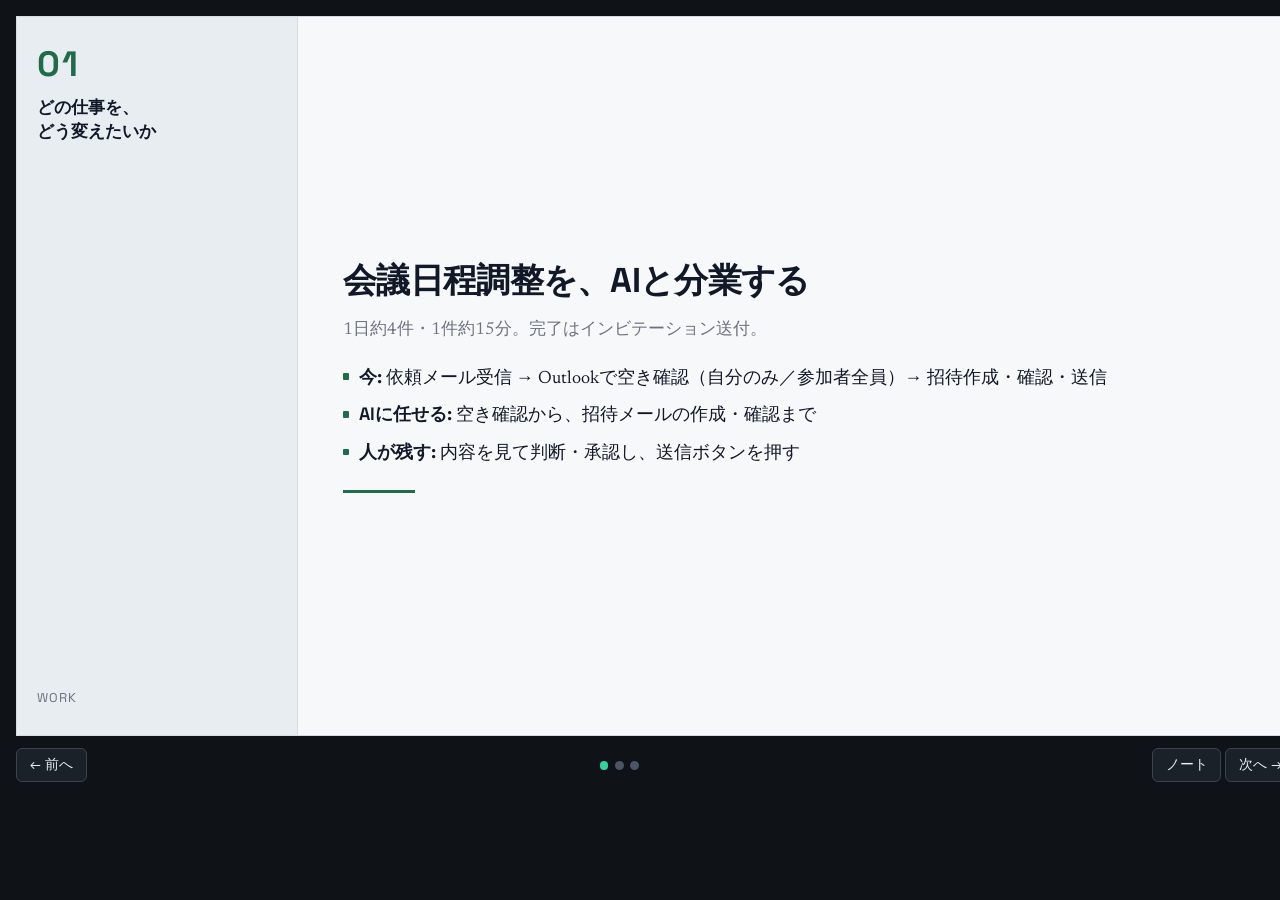
==== 2026年11月/月次課題/slides/index.html @ 6da7a3fa "Add unified HTML slide theme for slide-3pack Lock Signal Numbers plus question-rail design into the " ====
<!DOCTYPE html>
<html lang="ja">
<head>
  <meta charset="UTF-8" />
  <meta name="viewport" content="width=device-width, initial-scale=1" />
  <title>会議日程調整 — AI自動化とトークン対効果</title>
  <link rel="preconnect" href="https://fonts.googleapis.com" />
  <link rel="preconnect" href="https://fonts.gstatic.com" crossorigin />
  <link href="https://fonts.googleapis.com/css2?family=Newsreader:opsz,wght@6..72,400;6..72,600&family=Space+Grotesk:wght@500;600;700&display=swap" rel="stylesheet" />
  <link rel="stylesheet" href="theme.css" />
</head>
<body>
  <main class="deck" aria-live="polite">
    <section class="slide is-active" data-slide="1" aria-label="スライド1">
      <aside class="rail">
        <div class="rail-num">01</div>
        <div class="rail-question">どの仕事を、<br />どう変えたいか</div>
        <div class="rail-meta">Work</div>
      </aside>
      <div class="main">
        <h1 class="title">会議日程調整を、AIと分業する</h1>
        <p class="lead">1日約4件・1件約15分。完了はインビテーション送付。</p>
        <ul class="points">
          <li><strong>今:</strong> 依頼メール受信 → Outlookで空き確認（自分のみ／参加者全員）→ 招待作成・確認・送信</li>
          <li><strong>AIに任せる:</strong> 空き確認から、招待メールの作成・確認まで</li>
          <li><strong>人が残す:</strong> 内容を見て判断・承認し、送信ボタンを押す</li>
        </ul>
        <div class="accent-bar" aria-hidden="true"></div>
      </div>
    </section>

    <section class="slide" data-slide="2" aria-label="スライド2">
      <aside class="rail">
        <div class="rail-num">02</div>
        <div class="rail-question">どれくらい<br />良くなりそうか</div>
        <div class="rail-meta">Effect</div>
      </aside>
      <div class="main">
        <div class="signal">¥48,000</div>
        <h1 class="title">月16時間空く。効果は約4.8万円</h1>
        <p class="formula">80件/月 × 12分短縮 ＝ 16時間/月 × ¥3,000 ＝ ¥48,000</p>
        <ul class="points">
          <li><strong>型:</strong> 人の時間が空く（時間創出）</li>
          <li><strong>控えめ:</strong> 1件15分のうち確認3分は人に残す／時給は低めに¥3,000</li>
        </ul>
      </div>
    </section>

    <section class="slide" data-slide="3" aria-label="スライド3">
      <aside class="rail">
        <div class="rail-num">03</div>
        <div class="rail-question">AIにいくらまで<br />使ってよいか</div>
        <div class="rail-meta">Ceiling</div>
      </aside>
      <div class="main">
        <div class="signal">¥10,000</div>
        <h1 class="title">AI費用の上限は、月1万円まで</h1>
        <p class="formula">¥48,000 − ¥38,000 ＝ ¥10,000</p>
        <ul class="points">
          <li><strong>上限:</strong> 毎月のAI費用は ¥10,000 まで（AIに払うお金だけ）</li>
          <li><strong>理由:</strong> 目的は時間創出で金銭回収は二の次／月1万円なら継続・停止を判断しやすい</li>
        </ul>
      </div>
    </section>
  </main>

  <div class="controls">
    <button type="button" data-action="prev">← 前へ</button>
    <div class="dots" role="tablist" aria-label="スライド位置">
      <button type="button" class="is-active" data-goto="1" aria-label="1枚目"></button>
      <button type="button" data-goto="2" aria-label="2枚目"></button>
      <button type="button" data-goto="3" aria-label="3枚目"></button>
    </div>
    <div>
      <button type="button" data-action="notes">ノート</button>
      <button type="button" data-action="next">次へ →</button>
    </div>
  </div>

  <aside class="notes" id="speaker-notes" hidden>
    <span class="notes-label">Speaker notes</span>
    <div data-notes-for="1">自動化したいのは、自分の会議日程調整です。依頼が来たら Outlook で空きを見て、招待を作って送っています。AIには空き確認と招待文の作成まで任せ、最後の送信は人が内容を見て押します。</div>
    <div data-notes-for="2" hidden>効果は時間創出です。月20稼働日×1日4件で80件。今は1件15分、AI後も確認に3分残すので短縮は12分。合計約16時間。時給は月給90万÷（20日×15時間）で約3,000円と控えめに置き、月48,000円です。</div>
    <div data-notes-for="3" hidden>上限は月の効果マイナス手元残しです。48,000円のうち38,000円は手元に残し、AIには月1万円まで。時間を取り戻すことが目的なので回収率は追いません。月1万円なら効いていなければ止めやすい金額です。</div>
  </aside>

  <script>
    (() => {
      const slides = [...document.querySelectorAll(".slide")];
      const dots = [...document.querySelectorAll(".dots button")];
      const notesRoot = document.getElementById("speaker-notes");
      const noteBlocks = [...document.querySelectorAll("[data-notes-for]")];
      let index = 0;
      let notesOpen = false;

      function show(i) {
        index = (i + slides.length) % slides.length;
        slides.forEach((el, n) => el.classList.toggle("is-active", n === index));
        dots.forEach((el, n) => el.classList.toggle("is-active", n === index));
        noteBlocks.forEach((el, n) => {
          el.hidden = n !== index;
        });
      }

      document.querySelector('[data-action="prev"]').addEventListener("click", () => show(index - 1));
      document.querySelector('[data-action="next"]').addEventListener("click", () => show(index + 1));
      document.querySelector('[data-action="notes"]').addEventListener("click", () => {
        notesOpen = !notesOpen;
        notesRoot.hidden = !notesOpen;
        notesRoot.classList.toggle("is-open", notesOpen);
      });
      dots.forEach((btn) => {
        btn.addEventListener("click", () => show(Number(btn.dataset.goto) - 1));
      });
      window.addEventListener("keydown", (e) => {
        if (e.key === "ArrowRight" || e.key === " ") {
          e.preventDefault();
          show(index + 1);
        } else if (e.key === "ArrowLeft") {
          e.preventDefault();
          show(index - 1);
        } else if (e.key === "n" || e.key === "N") {
          notesOpen = !notesOpen;
          notesRoot.hidden = !notesOpen;
          notesRoot.classList.toggle("is-open", notesOpen);
        }
      });
    })();
  </script>
</body>
</html>
---- 2026年11月/月次課題/slides/theme.css ----
:root {
  --bg: #f7f8fa;
  --ink: #111827;
  --muted: #6b7280;
  --accent: #1f6b4a;
  --panel: #e8edf2;
  --line: #d5dce5;
  --rail: #e8edf2;
  --font-display: "Space Grotesk", "Helvetica Neue", sans-serif;
  --font-body: "Newsreader", "Times New Roman", serif;
  --slide-w: min(100vw, calc(100vh * 16 / 9));
  --slide-h: calc(var(--slide-w) * 9 / 16);
}

*,
*::before,
*::after {
  box-sizing: border-box;
}

html,
body {
  margin: 0;
  min-height: 100%;
  background: #0f1318;
  color: var(--ink);
  font-family: var(--font-body);
}

body {
  display: grid;
  place-items: center;
  gap: 0.75rem;
  padding: 1rem;
}

.deck {
  width: var(--slide-w);
  height: var(--slide-h);
  position: relative;
  overflow: hidden;
  background: var(--bg);
  border: 1px solid var(--line);
}

.slide {
  position: absolute;
  inset: 0;
  display: none;
  grid-template-columns: 22% 1fr;
}

.slide.is-active {
  display: grid;
}

.rail {
  background: var(--rail);
  border-right: 1px solid var(--line);
  padding: clamp(1rem, 3.2vh, 2rem) clamp(0.8rem, 1.6vw, 1.4rem);
  display: flex;
  flex-direction: column;
  gap: 0.85rem;
}

.rail-num {
  font-family: var(--font-display);
  font-weight: 700;
  font-size: clamp(1.4rem, 3.2vw, 2.2rem);
  color: var(--accent);
  letter-spacing: 0.04em;
  line-height: 1;
}

.rail-question {
  font-family: var(--font-display);
  font-weight: 600;
  font-size: clamp(0.78rem, 1.35vw, 1.05rem);
  line-height: 1.45;
  color: var(--ink);
}

.rail-meta {
  margin-top: auto;
  font-family: var(--font-display);
  font-size: clamp(0.65rem, 1vw, 0.8rem);
  color: var(--muted);
  letter-spacing: 0.06em;
  text-transform: uppercase;
}

.main {
  padding: clamp(1.1rem, 4vh, 2.4rem) clamp(1.2rem, 4vw, 2.8rem);
  display: flex;
  flex-direction: column;
  justify-content: center;
  gap: clamp(0.7rem, 1.8vh, 1.2rem);
  min-width: 0;
}

.signal {
  font-family: var(--font-display);
  font-weight: 700;
  font-size: clamp(2.4rem, 7.2vw, 5.2rem);
  line-height: 0.95;
  color: var(--accent);
  letter-spacing: -0.03em;
  font-variant-numeric: tabular-nums;
}

.title {
  margin: 0;
  font-family: var(--font-display);
  font-weight: 700;
  font-size: clamp(1.25rem, 2.8vw, 2.15rem);
  line-height: 1.25;
  color: var(--ink);
  letter-spacing: -0.02em;
}

.lead {
  margin: 0;
  color: var(--muted);
  font-size: clamp(0.9rem, 1.35vw, 1.1rem);
  line-height: 1.5;
}

.points {
  list-style: none;
  margin: 0.2rem 0 0;
  padding: 0;
  display: grid;
  gap: 0.55rem;
}

.points li {
  position: relative;
  padding-left: 1rem;
  font-size: clamp(0.92rem, 1.4vw, 1.15rem);
  line-height: 1.45;
}

.points li::before {
  content: "";
  position: absolute;
  left: 0;
  top: 0.55em;
  width: 0.4rem;
  height: 0.4rem;
  border-radius: 1px;
  background: var(--accent);
}

.points strong {
  font-family: var(--font-display);
  font-weight: 650;
}

.formula {
  margin: 0.15rem 0 0;
  padding: 0.75rem 0.9rem;
  background: var(--panel);
  border: 1px solid var(--line);
  font-family: var(--font-display);
  font-size: clamp(0.85rem, 1.35vw, 1.1rem);
  line-height: 1.45;
  font-variant-numeric: tabular-nums;
}

.accent-bar {
  width: 4.5rem;
  height: 3px;
  background: var(--accent);
  margin-top: 0.35rem;
}

.controls {
  width: var(--slide-w);
  display: flex;
  align-items: center;
  justify-content: space-between;
  gap: 0.75rem;
  color: #d7dde5;
  font-family: var(--font-display);
  font-size: 0.85rem;
}

.controls button {
  appearance: none;
  border: 1px solid #3a4450;
  background: #1a2129;
  color: #e8eef4;
  border-radius: 6px;
  padding: 0.45rem 0.8rem;
  font: inherit;
  cursor: pointer;
}

.controls button:hover {
  border-color: #6b8796;
}

.dots {
  display: flex;
  gap: 0.4rem;
}

.dots button {
  width: 0.55rem;
  height: 0.55rem;
  padding: 0;
  border-radius: 999px;
  border: 0;
  background: #4b5563;
}

.dots button.is-active {
  background: #34d399;
}

.notes {
  width: var(--slide-w);
  max-height: 7rem;
  overflow: auto;
  background: #151b22;
  border: 1px solid #2b3440;
  color: #c9d2dc;
  border-radius: 8px;
  padding: 0.8rem 1rem;
  font-family: var(--font-body);
  font-size: 0.92rem;
  line-height: 1.5;
  display: none;
}

.notes.is-open {
  display: block;
}

.notes-label {
  display: block;
  margin-bottom: 0.35rem;
  font-family: var(--font-display);
  font-size: 0.72rem;
  letter-spacing: 0.08em;
  text-transform: uppercase;
  color: #8b97a6;
}

@media (max-width: 720px) {
  body {
    padding: 0.5rem;
  }

  .slide {
    grid-template-columns: 28% 1fr;
  }
}
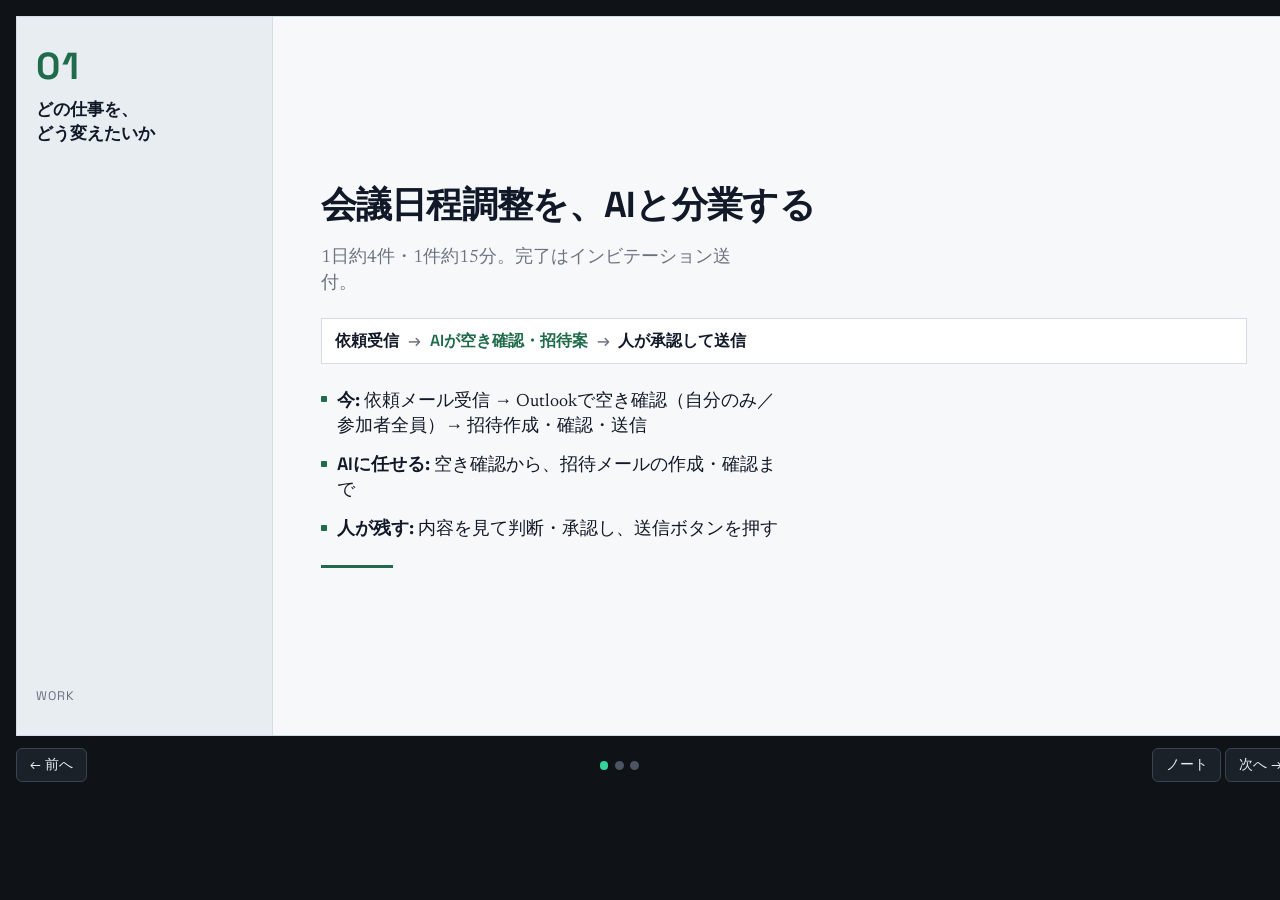
==== commit 7be14cd9: "Polish slide-3pack with minimal B-level clarity Add a one-line flow on slide 1 and tighten spacing, " ====
--- a/2026年11月/月次課題/slides/index.html
+++ b/2026年11月/月次課題/slides/index.html
@@ -7,9 +7,327 @@
   <link rel="preconnect" href="https://fonts.googleapis.com" />
   <link rel="preconnect" href="https://fonts.gstatic.com" crossorigin />
   <link href="https://fonts.googleapis.com/css2?family=Newsreader:opsz,wght@6..72,400;6..72,600&family=Space+Grotesk:wght@500;600;700&display=swap" rel="stylesheet" />
-  <link rel="stylesheet" href="theme.css" />
+  <style>
+:root {
+  --bg: #f7f8fa;
+  --ink: #111827;
+  --muted: #6b7280;
+  --accent: #1f6b4a;
+  --panel: #e8edf2;
+  --line: #d5dce5;
+  --rail: #e8edf2;
+  --font-display: "Space Grotesk", "Helvetica Neue", sans-serif;
+  --font-body: "Newsreader", "Times New Roman", serif;
+  --slide-w: min(100vw, calc(100vh * 16 / 9));
+  --slide-h: calc(var(--slide-w) * 9 / 16);
+}
+
+*,
+*::before,
+*::after {
+  box-sizing: border-box;
+}
+
+html {
+  color-scheme: light;
+}
+
+html,
+body {
+  margin: 0;
+  min-height: 100%;
+  background: #0f1318;
+  color: var(--ink);
+  font-family: var(--font-body);
+}
+
+body {
+  display: grid;
+  place-items: center;
+  gap: 0.75rem;
+  padding: 1rem;
+}
+
+.deck {
+  width: var(--slide-w);
+  height: var(--slide-h);
+  position: relative;
+  overflow: hidden;
+  background: var(--bg);
+  border: 1px solid var(--line);
+}
+
+.slide {
+  position: absolute;
+  inset: 0;
+  display: none;
+  grid-template-columns: 20% 1fr;
+}
+
+.slide.is-active {
+  display: grid;
+}
+
+.rail {
+  background: var(--rail);
+  border-right: 1px solid var(--line);
+  padding: clamp(1.1rem, 3.4vh, 2.1rem) clamp(0.85rem, 1.5vw, 1.25rem);
+  display: flex;
+  flex-direction: column;
+  gap: 0.75rem;
+}
+
+.rail-num {
+  font-family: var(--font-display);
+  font-weight: 700;
+  font-size: clamp(1.5rem, 3.4vw, 2.35rem);
+  color: var(--accent);
+  letter-spacing: 0.04em;
+  line-height: 1;
+}
+
+.rail-question {
+  font-family: var(--font-display);
+  font-weight: 600;
+  font-size: clamp(0.8rem, 1.4vw, 1.08rem);
+  line-height: 1.4;
+  color: var(--ink);
+}
+
+.rail-meta {
+  margin-top: auto;
+  font-family: var(--font-display);
+  font-size: clamp(0.65rem, 1vw, 0.78rem);
+  color: var(--muted);
+  letter-spacing: 0.08em;
+  text-transform: uppercase;
+}
+
+.main {
+  padding: clamp(1.35rem, 4.4vh, 2.6rem) clamp(1.5rem, 4.4vw, 3rem);
+  display: flex;
+  flex-direction: column;
+  justify-content: center;
+  gap: clamp(0.85rem, 2vh, 1.25rem);
+  min-width: 0;
+}
+
+.signal {
+  font-family: var(--font-display);
+  font-weight: 700;
+  font-size: clamp(2.8rem, 7.8vw, 5.6rem);
+  line-height: 0.92;
+  color: var(--accent);
+  letter-spacing: -0.04em;
+  font-variant-numeric: tabular-nums;
+}
+
+.title {
+  margin: 0;
+  font-family: var(--font-display);
+  font-weight: 700;
+  font-size: clamp(1.35rem, 2.9vw, 2.25rem);
+  line-height: 1.22;
+  color: var(--ink);
+  letter-spacing: -0.02em;
+  max-width: 28ch;
+}
+
+.lead {
+  margin: 0;
+  color: var(--muted);
+  font-size: clamp(0.95rem, 1.4vw, 1.12rem);
+  line-height: 1.45;
+  max-width: 42ch;
+}
+
+.flow {
+  display: flex;
+  flex-wrap: wrap;
+  align-items: center;
+  gap: 0.45rem 0.55rem;
+  margin: 0.1rem 0 0.15rem;
+  padding: 0.7rem 0.85rem;
+  background: #fff;
+  border: 1px solid var(--line);
+  font-family: var(--font-display);
+  font-size: clamp(0.82rem, 1.25vw, 1.02rem);
+  font-weight: 600;
+  line-height: 1.35;
+  color: var(--ink);
+}
+
+.flow-step {
+  white-space: nowrap;
+}
+
+.flow-step.is-ai {
+  color: var(--accent);
+}
+
+.flow-arrow {
+  color: var(--muted);
+  font-weight: 500;
+}
+
+.points {
+  list-style: none;
+  margin: 0.15rem 0 0;
+  padding: 0;
+  display: grid;
+  gap: 0.65rem;
+}
+
+.points li {
+  position: relative;
+  padding-left: 1.05rem;
+  font-size: clamp(0.95rem, 1.4vw, 1.14rem);
+  line-height: 1.42;
+  max-width: 46ch;
+}
+
+.points li::before {
+  content: "";
+  position: absolute;
+  left: 0;
+  top: 0.55em;
+  width: 0.38rem;
+  height: 0.38rem;
+  border-radius: 1px;
+  background: var(--accent);
+}
+
+.points strong {
+  font-family: var(--font-display);
+  font-weight: 650;
+}
+
+.formula {
+  margin: 0.05rem 0 0;
+  padding: 0.85rem 1rem;
+  background: var(--panel);
+  border: 1px solid var(--line);
+  border-left: 4px solid var(--accent);
+  font-family: var(--font-display);
+  font-size: clamp(0.95rem, 1.45vw, 1.18rem);
+  line-height: 1.4;
+  font-weight: 600;
+  font-variant-numeric: tabular-nums;
+  letter-spacing: -0.01em;
+}
+
+.formula-label {
+  display: block;
+  margin-bottom: 0.28rem;
+  font-size: clamp(0.68rem, 1vw, 0.78rem);
+  font-weight: 600;
+  letter-spacing: 0.08em;
+  text-transform: uppercase;
+  color: var(--muted);
+}
+
+.accent-bar {
+  width: 4.5rem;
+  height: 3px;
+  background: var(--accent);
+  margin-top: 0.2rem;
+}
+
+.controls {
+  width: var(--slide-w);
+  display: flex;
+  align-items: center;
+  justify-content: space-between;
+  gap: 0.75rem;
+  color: #d7dde5;
+  font-family: var(--font-display);
+  font-size: 0.85rem;
+}
+
+.controls button {
+  appearance: none;
+  border: 1px solid #3a4450;
+  background: #1a2129;
+  color: #e8eef4;
+  border-radius: 6px;
+  padding: 0.45rem 0.8rem;
+  font: inherit;
+  cursor: pointer;
+}
+
+.controls button:hover {
+  border-color: #6b8796;
+}
+
+.dots {
+  display: flex;
+  gap: 0.4rem;
+}
+
+.dots button {
+  width: 0.55rem;
+  height: 0.55rem;
+  padding: 0;
+  border-radius: 999px;
+  border: 0;
+  background: #4b5563;
+}
+
+.dots button.is-active {
+  background: #34d399;
+}
+
+.notes {
+  width: var(--slide-w);
+  max-height: 7rem;
+  overflow: auto;
+  background: #151b22;
+  border: 1px solid #2b3440;
+  color: #c9d2dc;
+  border-radius: 8px;
+  padding: 0.8rem 1rem;
+  font-family: var(--font-body);
+  font-size: 0.92rem;
+  line-height: 1.5;
+  display: none;
+}
+
+.notes.is-open {
+  display: block;
+}
+
+.notes-label {
+  display: block;
+  margin-bottom: 0.35rem;
+  font-family: var(--font-display);
+  font-size: 0.72rem;
+  letter-spacing: 0.08em;
+  text-transform: uppercase;
+  color: #8b97a6;
+}
+
+@media (max-width: 720px) {
+  body {
+    padding: 0.5rem;
+  }
+
+  .slide {
+    grid-template-columns: 26% 1fr;
+  }
+
+  .flow {
+    gap: 0.35rem;
+  }
+}
+  </style>
 </head>
 <body>
+  <!--
+    ADS Pro Slide 3-Pack template (B polish)
+    Design: Signal Numbers (C) + Split Frame question rail (B)
+    Slide 1 includes a one-line .flow strip. Keep exactly 3 slides.
+    CSS must be inlined from theme.css (single-file deliverable).
+  -->
   <main class="deck" aria-live="polite">
     <section class="slide is-active" data-slide="1" aria-label="スライド1">
       <aside class="rail">
@@ -20,6 +338,13 @@
       <div class="main">
         <h1 class="title">会議日程調整を、AIと分業する</h1>
         <p class="lead">1日約4件・1件約15分。完了はインビテーション送付。</p>
+        <div class="flow" aria-label="変更後の流れ">
+          <span class="flow-step">依頼受信</span>
+          <span class="flow-arrow">→</span>
+          <span class="flow-step is-ai">AIが空き確認・招待案</span>
+          <span class="flow-arrow">→</span>
+          <span class="flow-step">人が承認して送信</span>
+        </div>
         <ul class="points">
           <li><strong>今:</strong> 依頼メール受信 → Outlookで空き確認（自分のみ／参加者全員）→ 招待作成・確認・送信</li>
           <li><strong>AIに任せる:</strong> 空き確認から、招待メールの作成・確認まで</li>
@@ -38,7 +363,10 @@
       <div class="main">
         <div class="signal">¥48,000</div>
         <h1 class="title">月16時間空く。効果は約4.8万円</h1>
-        <p class="formula">80件/月 × 12分短縮 ＝ 16時間/月 × ¥3,000 ＝ ¥48,000</p>
+        <p class="formula">
+          <span class="formula-label">計算</span>
+          80件/月 × 12分短縮 ＝ 16時間/月 × ¥3,000 ＝ ¥48,000
+        </p>
         <ul class="points">
           <li><strong>型:</strong> 人の時間が空く（時間創出）</li>
           <li><strong>控えめ:</strong> 1件15分のうち確認3分は人に残す／時給は低めに¥3,000</li>
@@ -55,7 +383,10 @@
       <div class="main">
         <div class="signal">¥10,000</div>
         <h1 class="title">AI費用の上限は、月1万円まで</h1>
-        <p class="formula">¥48,000 − ¥38,000 ＝ ¥10,000</p>
+        <p class="formula">
+          <span class="formula-label">上限の式</span>
+          ¥48,000 − ¥38,000 ＝ ¥10,000
+        </p>
         <ul class="points">
           <li><strong>上限:</strong> 毎月のAI費用は ¥10,000 まで（AIに払うお金だけ）</li>
           <li><strong>理由:</strong> 目的は時間創出で金銭回収は二の次／月1万円なら継続・停止を判断しやすい</li>
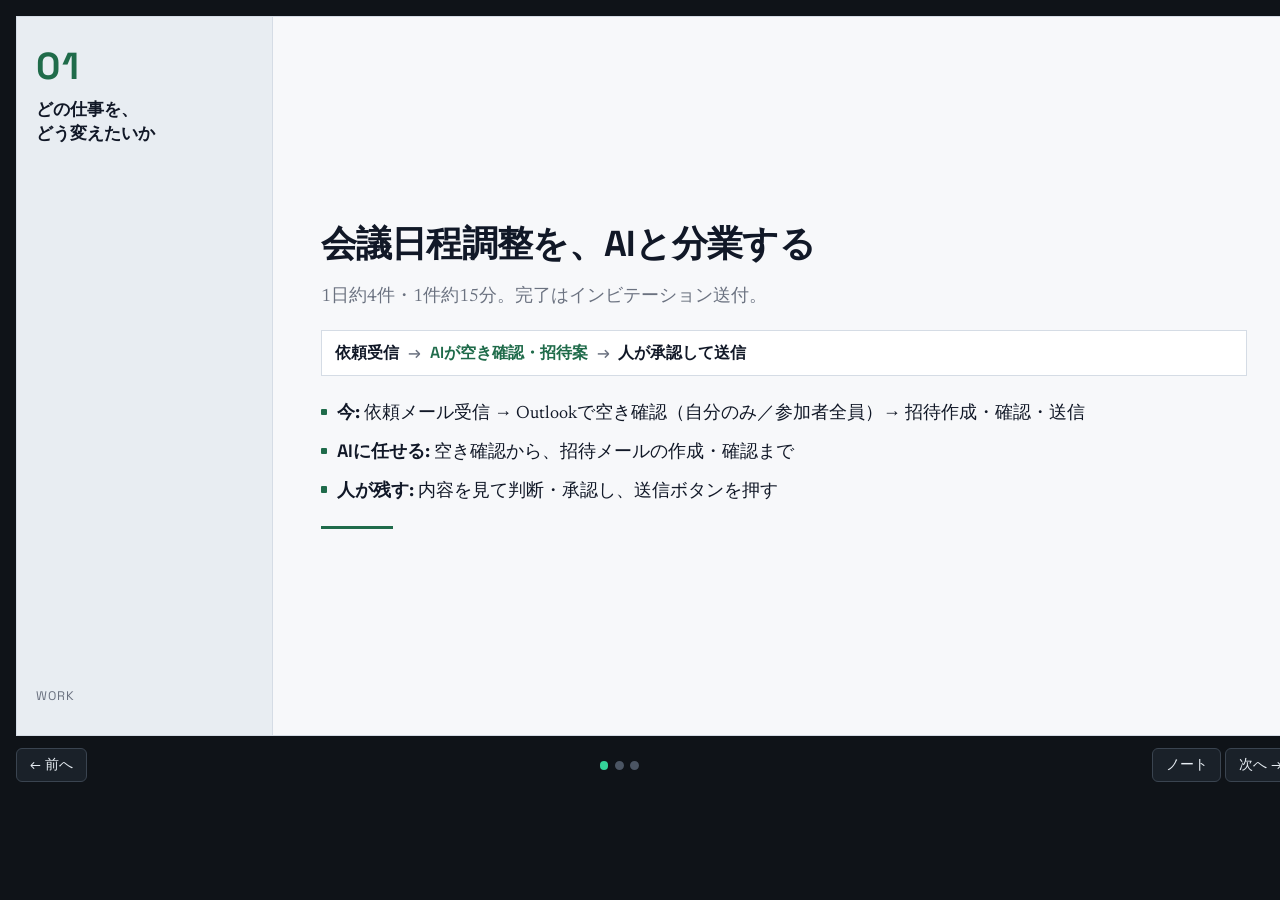
==== commit 5fc22361: "Ask for wrap breaks in slide-3pack and apply preferred lines Widen default line lengths, keep formul" ====
--- a/2026年11月/月次課題/slides/index.html
+++ b/2026年11月/月次課題/slides/index.html
@@ -130,7 +130,7 @@
   line-height: 1.22;
   color: var(--ink);
   letter-spacing: -0.02em;
-  max-width: 28ch;
+  max-width: 100%;
 }
 
 .lead {
@@ -138,7 +138,7 @@
   color: var(--muted);
   font-size: clamp(0.95rem, 1.4vw, 1.12rem);
   line-height: 1.45;
-  max-width: 42ch;
+  max-width: 100%;
 }
 
 .flow {
@@ -183,7 +183,7 @@
   padding-left: 1.05rem;
   font-size: clamp(0.95rem, 1.4vw, 1.14rem);
   line-height: 1.42;
-  max-width: 46ch;
+  max-width: 100%;
 }
 
 .points li::before {
@@ -214,6 +214,7 @@
   font-weight: 600;
   font-variant-numeric: tabular-nums;
   letter-spacing: -0.01em;
+  white-space: nowrap;
 }
 
 .formula-label {
@@ -317,6 +318,10 @@
 
   .flow {
     gap: 0.35rem;
+  }
+
+  .formula {
+    white-space: normal;
   }
 }
   </style>
@@ -389,7 +394,7 @@
         </p>
         <ul class="points">
           <li><strong>上限:</strong> 毎月のAI費用は ¥10,000 まで（AIに払うお金だけ）</li>
-          <li><strong>理由:</strong> 目的は時間創出で金銭回収は二の次／月1万円なら継続・停止を判断しやすい</li>
+          <li><strong>理由:</strong> 目的は時間創出で金銭回収は二の次<br />月1万円なら継続・停止を判断しやすい</li>
         </ul>
       </div>
     </section>
